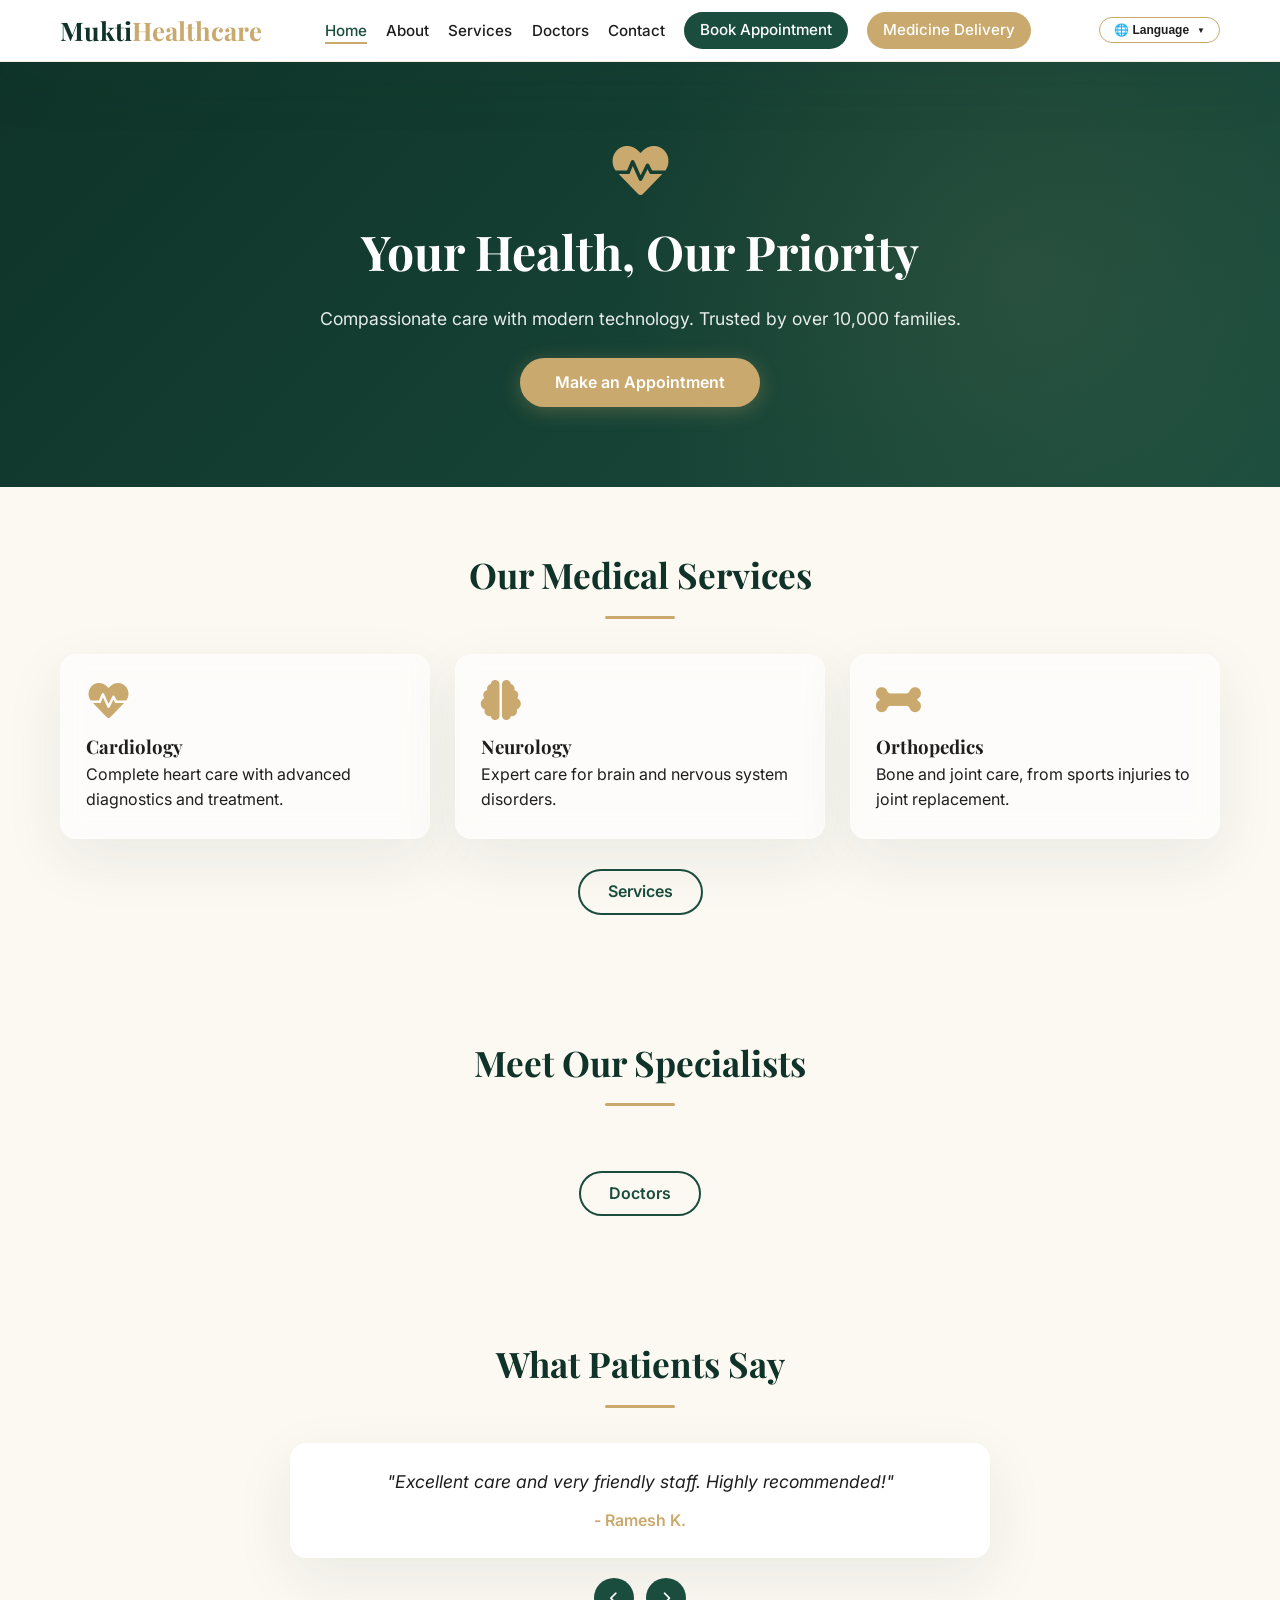
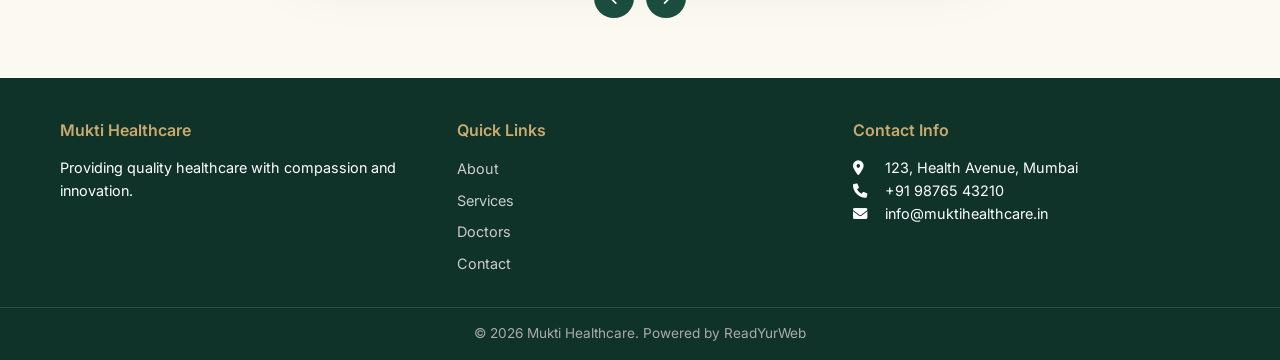
==== index.html @ 3dcae2a4 "first commit" ====
<!DOCTYPE html>
<html lang="en">
<head>
  <meta charset="UTF-8" />
  <meta name="viewport" content="width=device-width, initial-scale=1.0"/>
  <title>Sharma Medicals – Home</title>
  <link rel="stylesheet" href="css/style.css" />
  <link rel="stylesheet" href="https://cdnjs.cloudflare.com/ajax/libs/font-awesome/6.0.0-beta3/css/all.min.css"/>
  <link rel="stylesheet" href="https://unpkg.com/aos@2.3.1/dist/aos.css" />
</head>
<body>
  <header class="header">
    <div class="container nav-container">
      <a href="index.html" class="logo">Mukti<span>Healthcare</span></a>
      <nav class="nav-menu" id="navMenu">
        <ul>
          <li><a href="index.html" class="active" data-i18n="nav_home">Home</a></li>
          <li><a href="about.html" data-i18n="nav_about">About</a></li>
          <li><a href="services.html" data-i18n="nav_services">Services</a></li>
          <li><a href="doctors.html" data-i18n="nav_doctors">Doctors</a></li>
          <li><a href="contact.html" data-i18n="nav_contact">Contact</a></li>
          <li><a href="appointment.html" class="btn-appointment" data-i18n="nav_appointment">Book Appointment</a></li>
          <li><a href="delivery.html" class="btn-appointment" style="background:var(--accent);" data-i18n="nav_delivery">Medicine Delivery</a></li>
        </ul>
      </nav>
      <div class="language-wrapper">
        <button class="lang-dropdown-btn" id="langDropdownBtn">🌐 Language</button>
        <div class="lang-dropdown-content" id="langDropdownContent">
          <div class="lang-option" data-lang="en">🇮🇳 English</div>
          <div class="lang-option" data-lang="hi">🇮🇳 हिंदी</div>
          <div class="lang-option" data-lang="bn">🇮🇳 বাংলা</div>
        </div>
      </div>
      <button class="hamburger" id="hamburger" aria-label="Toggle menu" aria-controls="navMenu" aria-expanded="false">
        <i class="fas fa-bars"></i>
      </button>
    </div>
  </header>

  <section class="hero">
    <div class="container hero-content">
      <i class="fas fa-heartbeat hero-icon"></i>
      <h1 data-i18n="hero_title">Your Health, Our Priority</h1>
      <p data-i18n="hero_sub">Compassionate care with modern technology. Trusted by over 10,000 families.</p>
      <a href="appointment.html" class="btn-primary" data-i18n="hero_btn">Make an Appointment</a>
    </div>
  </section>

  <section class="section services-preview" data-aos="fade-up">
    <div class="container">
      <h2 class="section-title" data-i18n="section_services">Our Medical Services</h2>
      <div class="grid-3">
        <div class="glass-card" data-aos="zoom-in" data-aos-delay="100">
          <i class="fas fa-heartbeat card-icon"></i>
          <h3>Cardiology</h3>
          <p>Complete heart care with advanced diagnostics and treatment.</p>
        </div>
        <div class="glass-card" data-aos="zoom-in" data-aos-delay="200">
          <i class="fas fa-brain card-icon"></i>
          <h3>Neurology</h3>
          <p>Expert care for brain and nervous system disorders.</p>
        </div>
        <div class="glass-card" data-aos="zoom-in" data-aos-delay="300">
          <i class="fas fa-bone card-icon"></i>
          <h3>Orthopedics</h3>
          <p>Bone and joint care, from sports injuries to joint replacement.</p>
        </div>
      </div>
      <div class="center-btn">
        <a href="services.html" class="btn-outline" data-i18n="nav_services">View All Services</a>
      </div>
    </div>
  </section>

  <section class="section doctors-preview bg-light" data-aos="fade-up">
    <div class="container">
      <h2 class="section-title" data-i18n="section_doctors">Meet Our Specialists</h2>
      <!--
        Auto-scrolling carousel (replaces the old static 4-card grid).
        #homeDoctorsCarousel is filled in by main.js with a duplicated,
        horizontally-animating track of all active doctors. Hovering
        pauses the scroll; see .doctor-carousel-* rules in style.css.
      -->
      <div class="doctor-carousel-wrapper" id="homeDoctorsCarousel">
        <!-- Populated by JS -->
      </div>
      <div class="center-btn">
        <a href="doctors.html" class="btn-outline" data-i18n="nav_doctors">All Doctors</a>
      </div>
    </div>
  </section>

  <section class="section testimonials" data-aos="fade-up">
    <div class="container">
      <h2 class="section-title" data-i18n="section_testimonials">What Patients Say</h2>
      <div class="testimonial-slider">
        <div class="testimonial active">
          <p>"Excellent care and very friendly staff. Highly recommended!"</p>
          <span>- Ramesh K.</span>
        </div>
        <div class="testimonial">
          <p>"State-of-the-art facilities and doctors who really listen."</p>
          <span>- Sunita M.</span>
        </div>
        <div class="testimonial">
          <p>"I got my mother treated here; the whole process was smooth and caring."</p>
          <span>- Amit S.</span>
        </div>
      </div>
      <div class="slider-controls">
        <button id="prevTestimonial"><i class="fas fa-chevron-left"></i></button>
        <button id="nextTestimonial"><i class="fas fa-chevron-right"></i></button>
      </div>
    </div>
  </section>

  <footer class="footer">
    <div class="container footer-grid">
      <div class="footer-col">
        <h4>Mukti Healthcare</h4>
        <p data-i18n="footer_about">Providing quality healthcare with compassion and innovation.</p>
      </div>
      <div class="footer-col">
        <h4 data-i18n="footer_quick">Quick Links</h4>
        <ul>
          <li><a href="about.html" data-i18n="nav_about">About</a></li>
          <li><a href="services.html" data-i18n="nav_services">Services</a></li>
          <li><a href="doctors.html" data-i18n="nav_doctors">Doctors</a></li>
          <li><a href="contact.html" data-i18n="nav_contact">Contact</a></li>
        </ul>
      </div>
      <div class="footer-col">
        <h4 data-i18n="footer_contact">Contact Info</h4>
        <p><i class="fas fa-map-marker-alt"></i> 123, Health Avenue, Mumbai</p>
        <p><i class="fas fa-phone"></i> +91 98765 43210</p>
        <p><i class="fas fa-envelope"></i> info@muktihealthcare.in</p>
      </div>
    </div>
    <div class="footer-bottom">
      <p data-i18n="footer_rights">© 2026 Mukti Healthcare. Powered by ReadYurWeb</p>
    </div>
  </footer>

  <script src="https://unpkg.com/aos@2.3.1/dist/aos.js"></script>
  <script src="js/main.js"></script>
</body>
</html>
---- css/style.css ----
@import url('https://fonts.googleapis.com/css2?family=Playfair+Display:ital,wght@0,400;0,700;1,700&family=Inter:wght@300;400;500;600;700&display=swap');

:root {
  --primary: #1A4D3E;
  --primary-light: #2C6E5A;
  --primary-dark: #0F3328;
  --accent: #C9A96E;
  --accent-light: #E8D5A3;
  --bg-warm: #FCF8F2;
  --text-dark: #1E1E1E;
  --text-muted: #5A5A5A;
  --white: #FFFFFF;
  --glass-bg: rgba(255, 255, 255, 0.20);
  --glass-border: rgba(255, 255, 255, 0.30);
  --shadow-soft: 0 20px 60px rgba(26, 77, 62, 0.08);
  --shadow-glow: 0 8px 32px rgba(201, 169, 110, 0.25);
  --radius: 16px;
  --radius-sm: 8px;
  --transition: 0.3s ease;
  --carousel-duration: 25s;
}

* {
  margin: 0;
  padding: 0;
  box-sizing: border-box;
}

body {
  font-family: 'Inter', sans-serif;
  background: var(--bg-warm);
  color: var(--text-dark);
  line-height: 1.6;
  overflow-x: hidden;
}

h1, h2, h3, h4 {
  font-family: 'Playfair Display', serif;
  font-weight: 700;
}

.container {
  max-width: 1200px;
  margin: 0 auto;
  padding: 0 20px;
}

/* ----- HEADER / NAV ----- */
.header {
  background: rgba(255, 255, 255, 0.95);
  backdrop-filter: blur(12px);
  -webkit-backdrop-filter: blur(12px);
  box-shadow: var(--shadow-soft);
  position: sticky;
  top: 0;
  z-index: 1000;
  padding: 10px 0;
  border-bottom: 1px solid rgba(201, 169, 110, 0.2);
}

.nav-container {
  display: flex;
  align-items: center;
  justify-content: space-between;
  gap: 10px;
}

.logo {
  font-family: 'Playfair Display', serif;
  font-size: 1.6rem;
  font-weight: 700;
  color: var(--primary-dark);
  text-decoration: none;
  flex-shrink: 0;
}
.logo span {
  color: var(--accent);
}

.nav-menu ul {
  display: flex;
  list-style: none;
  gap: 1.2rem;
  align-items: center;
  flex-wrap: wrap;
}

.nav-menu a {
  text-decoration: none;
  color: var(--text-dark);
  font-weight: 500;
  font-size: 0.95rem;
  transition: color var(--transition);
  position: relative;
}
.nav-menu a::after {
  content: '';
  position: absolute;
  bottom: -4px;
  left: 0;
  width: 0;
  height: 2px;
  background: var(--accent);
  transition: width var(--transition);
}
.nav-menu a:hover::after,
.nav-menu a.active::after {
  width: 100%;
}
.nav-menu a.active {
  color: var(--primary);
}

.btn-appointment {
  background: var(--primary);
  color: var(--white) !important;
  padding: 6px 16px;
  border-radius: 30px;
  font-size: 0.85rem;
  transition: background var(--transition), transform var(--transition);
  display: inline-block;
}
.btn-appointment::after {
  display: none;
}
.btn-appointment:hover {
  background: var(--primary-dark);
  transform: scale(1.05);
}

/* ----- HAMBURGER ----- */
.hamburger {
  display: none;
  font-size: 1.6rem;
  cursor: pointer;
  color: var(--primary-dark);
  background: none;
  border: none;
  line-height: 1;
  padding: 4px 8px;
  flex-shrink: 0;
}

/* ----- LANGUAGE DROPDOWN ----- */
.language-wrapper {
  position: relative;
  display: inline-block;
  margin-left: 5px;
  flex-shrink: 0;
}
.lang-dropdown-btn {
  background: transparent;
  border: 1px solid var(--accent);
  color: var(--text-dark);
  padding: 5px 14px;
  border-radius: 20px;
  font-size: 0.75rem;
  font-weight: 600;
  cursor: pointer;
  transition: all var(--transition);
  display: flex;
  align-items: center;
  gap: 4px;
}
.lang-dropdown-btn:hover {
  background: var(--accent-light);
}
.lang-dropdown-btn::after {
  content: '▼';
  font-size: 0.5rem;
  margin-left: 4px;
}
.lang-dropdown-content {
  display: none;
  position: absolute;
  top: 110%;
  right: 0;
  background: var(--white);
  min-width: 130px;
  box-shadow: var(--shadow-soft);
  border-radius: var(--radius-sm);
  padding: 6px 0;
  z-index: 1000;
  border: 1px solid #eee;
}
.lang-dropdown-content.show {
  display: block;
}
.lang-option {
  padding: 8px 18px;
  cursor: pointer;
  transition: background var(--transition);
  font-size: 0.85rem;
}
.lang-option:hover {
  background: var(--bg-warm);
}
.lang-option.active {
  background: var(--accent-light);
  font-weight: 600;
}

/* ----- HERO ----- */
.hero {
  background: linear-gradient(135deg, var(--primary-dark) 0%, var(--primary) 100%);
  color: var(--white);
  padding: 80px 0;
  text-align: center;
  position: relative;
  overflow: hidden;
}
.hero::before {
  content: '';
  position: absolute;
  top: -50%;
  right: -10%;
  width: 60%;
  height: 200%;
  background: radial-gradient(circle, rgba(201,169,110,0.1) 0%, transparent 70%);
  transform: rotate(15deg);
  pointer-events: none;
}
.hero-content {
  position: relative;
  z-index: 2;
}
.hero h1 {
  font-size: 3rem;
  margin-bottom: 15px;
}
.hero p {
  font-size: 1.1rem;
  max-width: 700px;
  margin: 0 auto 25px;
  opacity: 0.9;
}
.hero-icon {
  font-size: 3.5rem;
  color: var(--accent);
  margin-bottom: 15px;
  display: inline-block;
  animation: float 4s ease-in-out infinite;
}

@keyframes float {
  0%, 100% { transform: translateY(0px); }
  50% { transform: translateY(-15px); }
}

/* ----- BUTTONS ----- */
.btn-primary {
  background: var(--accent);
  color: var(--white);
  padding: 12px 35px;
  border-radius: 50px;
  text-decoration: none;
  font-weight: 600;
  display: inline-block;
  transition: all var(--transition);
  border: none;
  cursor: pointer;
  box-shadow: 0 4px 20px rgba(201, 169, 110, 0.3);
}
.btn-primary:hover {
  transform: translateY(-3px);
  box-shadow: 0 8px 30px rgba(201, 169, 110, 0.4);
}
.btn-outline {
  background: transparent;
  border: 2px solid var(--primary);
  color: var(--primary);
  padding: 8px 28px;
  border-radius: 50px;
  text-decoration: none;
  font-weight: 600;
  display: inline-block;
  transition: all var(--transition);
}
.btn-outline:hover {
  background: var(--primary);
  color: var(--white);
}

/* ----- SECTIONS ----- */
.section {
  padding: 60px 0;
}
.bg-light {
  background: var(--bg-warm);
}
.section-title {
  text-align: center;
  font-size: 2.2rem;
  margin-bottom: 35px;
  color: var(--primary-dark);
  position: relative;
}
.section-title::after {
  content: '';
  display: block;
  width: 70px;
  height: 3px;
  background: var(--accent);
  margin: 12px auto 0;
  border-radius: 2px;
}

/* ----- GRIDS ----- */
.grid-3 {
  display: grid;
  grid-template-columns: repeat(auto-fit, minmax(250px, 1fr));
  gap: 25px;
}
.grid-4 {
  display: grid;
  grid-template-columns: repeat(auto-fit, minmax(200px, 1fr));
  gap: 25px;
}

/* ----- GLASS CARDS ----- */
.glass-card {
  background: rgba(255, 255, 255, 0.6);
  backdrop-filter: blur(12px);
  -webkit-backdrop-filter: blur(12px);
  border: 1px solid rgba(255, 255, 255, 0.3);
  box-shadow: var(--shadow-soft);
  border-radius: var(--radius);
  padding: 25px;
  transition: all var(--transition);
}
.glass-card:hover {
  transform: translateY(-6px);
  box-shadow: var(--shadow-glow);
}

.card-icon {
  font-size: 2.5rem;
  color: var(--accent);
  margin-bottom: 12px;
}
.card h3 {
  color: var(--primary-dark);
  margin-bottom: 8px;
}
.card p {
  color: var(--text-muted);
  font-size: 0.95rem;
}

/* ----- DOCTOR CARDS ----- */
.doctor-card {
  background: var(--white);
  border-radius: var(--radius);
  overflow: hidden;
  box-shadow: var(--shadow-soft);
  transition: all var(--transition);
  cursor: pointer;
}
.doctor-card:hover {
  transform: translateY(-6px);
  box-shadow: var(--shadow-glow);
}
.doctor-card img {
  width: 100%;
  height: 220px;
  object-fit: cover;
  border-bottom: 4px solid var(--accent);
}
.doctor-card .info {
  padding: 15px;
}
.doctor-card h4 {
  font-family: 'Inter', sans-serif;
  font-weight: 600;
  font-size: 1rem;
  color: var(--primary-dark);
  margin-bottom: 3px;
}
.doctor-card .speciality {
  color: var(--text-muted);
  font-size: 0.9rem;
  margin-bottom: 6px;
}
.doctor-card .reg-qual {
  font-size: 0.8rem;
  color: var(--text-muted);
  margin-bottom: 4px;
}
.doctor-card .reg-qual strong {
  color: var(--text-dark);
}

.timing-pills {
  display: flex;
  flex-wrap: wrap;
  gap: 5px;
  margin: 10px 0 8px;
}
.timing-pill {
  background: var(--primary-light);
  color: var(--white);
  padding: 2px 10px;
  border-radius: 20px;
  font-size: 0.65rem;
  font-weight: 500;
}
.timing-pill.closed {
  background: #ccc;
  color: #666;
}
.timing-pill.today {
  background: var(--accent);
  color: var(--white);
}

.doctor-card .read-more {
  color: var(--accent);
  font-weight: 600;
  text-decoration: none;
  font-size: 0.85rem;
  display: inline-block;
  margin-top: 6px;
}
.doctor-card .read-more:hover {
  text-decoration: underline;
}

.center-btn {
  text-align: center;
  margin-top: 30px;
  clear: both;
}

/* ----- DOCTOR CAROUSEL (Homepage) ----- */
.doctor-carousel-wrapper {
  width: 100%;
  overflow: hidden;
  position: relative;
  -webkit-mask-image: linear-gradient(90deg, transparent 0%, #000 5%, #000 95%, transparent 100%);
  mask-image: linear-gradient(90deg, transparent 0%, #000 5%, #000 95%, transparent 100%);
}
.doctor-carousel-track {
  display: flex;
  gap: 25px;
  width: max-content;
  animation: scrollCarousel var(--carousel-duration) linear infinite;
}
.doctor-carousel-wrapper:hover .doctor-carousel-track {
  animation-play-state: paused;
}
.doctor-carousel-track .doctor-card {
  background: var(--white) !important;
  flex: 0 0 240px;
  width: 240px;
}
.doctor-carousel-track .doctor-card img {
  height: 200px;
}

@keyframes scrollCarousel {
  0%   { transform: translateX(0); }
  100% { transform: translateX(-50%); }
}

/* Pause / simplify motion for users who prefer it */
@media (prefers-reduced-motion: reduce) {
  .doctor-carousel-track {
    animation: none;
  }
  .doctor-carousel-wrapper {
    overflow-x: auto;
  }
}

/* ----- MODAL ----- */
.modal-overlay {
  display: none;
  position: fixed;
  top: 0; left: 0; width: 100%; height: 100%;
  background: rgba(0,0,0,0.5);
  backdrop-filter: blur(4px);
  justify-content: center;
  align-items: center;
  z-index: 2000;
}
.modal-overlay.active {
  display: flex;
}
.modal-content {
  background: var(--white);
  max-width: 650px;
  width: 92%;
  padding: 30px;
  border-radius: var(--radius);
  box-shadow: var(--shadow-glow);
  max-height: 85vh;
  overflow-y: auto;
  position: relative;
}
.modal-close {
  position: absolute;
  top: 12px;
  right: 18px;
  font-size: 1.6rem;
  cursor: pointer;
  color: var(--text-muted);
}
.modal-close:hover {
  color: var(--text-dark);
}
.modal-content h3 {
  margin-bottom: 15px;
  color: var(--primary-dark);
}

.timing-table {
  width: 100%;
  border-collapse: collapse;
}
.timing-table th, .timing-table td {
  padding: 8px 10px;
  border-bottom: 1px solid #eee;
  text-align: left;
  font-size: 0.85rem;
}
.timing-table th {
  background: var(--primary-light);
  color: var(--white);
}
.timing-table td {
  background: var(--bg-warm);
}
.timing-table .slot-available {
  color: var(--primary);
  font-weight: 500;
}
.timing-table .slot-unavailable {
  color: #ccc;
}

/* ----- FORMS ----- */
form {
  display: flex;
  flex-direction: column;
  gap: 16px;
}
form input, form select, form textarea {
  width: 100%;
  padding: 12px 16px;
  border: 1px solid #ddd;
  border-radius: var(--radius-sm);
  font-family: 'Inter', sans-serif;
  font-size: 0.95rem;
  transition: border var(--transition), box-shadow var(--transition);
  background: var(--white);
  box-sizing: border-box;
}
form input:focus, form select:focus, form textarea:focus {
  outline: none;
  border-color: var(--accent);
  box-shadow: 0 0 0 4px rgba(201, 169, 110, 0.15);
}
form textarea {
  resize: vertical;
  min-height: 100px;
}
form .btn-primary {
  align-self: flex-start;
}
form .form-hint {
  font-size: 0.8rem;
  color: var(--text-muted);
  margin-top: -10px;
}

/* ----- DATE FIELD (dd-mm-yyyy display, native picker underneath) ----- */
.date-field-wrapper {
  position: relative;
  width: 100%;
}
.date-field-wrapper .date-display {
  width: 100%;
  cursor: pointer;
  background: var(--white);
  /* extra right padding so text never sits under the calendar icon */
  padding-right: 44px;
}
.date-field-wrapper .date-real {
  /* Sits exactly on top of the visible field, fully transparent.
     Clicking/tapping anywhere on the wrapper reaches this element,
     which is what actually opens the native calendar picker. */
  position: absolute;
  top: 0;
  left: 0;
  width: 100%;
  height: 100%;
  opacity: 0;
  cursor: pointer;
  margin: 0;
  padding: 0;
  border: none;
}
.date-field-wrapper .date-field-icon {
  position: absolute;
  right: 16px;
  top: 50%;
  transform: translateY(-50%);
  color: var(--text-muted);
  pointer-events: none;
  font-size: 0.95rem;
}
.date-field-wrapper:focus-within .date-display {
  border-color: var(--accent);
  box-shadow: 0 0 0 4px rgba(201, 169, 110, 0.15);
}

/* ----- TESTIMONIALS ----- */
.testimonial-slider {
  max-width: 700px;
  margin: 0 auto;
  text-align: center;
}
.testimonial {
  display: none;
  background: var(--white);
  padding: 25px;
  border-radius: var(--radius);
  box-shadow: var(--shadow-soft);
}
.testimonial.active {
  display: block;
}
.testimonial p {
  font-size: 1.1rem;
  font-style: italic;
  color: var(--text-dark);
}
.testimonial span {
  display: block;
  margin-top: 12px;
  font-weight: 600;
  color: var(--accent);
}
.slider-controls {
  display: flex;
  justify-content: center;
  gap: 12px;
  margin-top: 20px;
}
.slider-controls button {
  background: var(--primary);
  color: var(--white);
  border: none;
  width: 40px;
  height: 40px;
  border-radius: 50%;
  cursor: pointer;
  transition: all var(--transition);
}
.slider-controls button:hover {
  background: var(--primary-dark);
  transform: scale(1.08);
}

/* ----- FOOTER ----- */
.footer {
  background: var(--primary-dark);
  color: var(--white);
  padding: 40px 0 15px;
}
.footer-grid {
  display: grid;
  grid-template-columns: repeat(auto-fit, minmax(180px, 1fr));
  gap: 30px;
  margin-bottom: 25px;
}
.footer-col h4 {
  font-family: 'Inter', sans-serif;
  font-weight: 600;
  font-size: 1rem;
  margin-bottom: 12px;
  color: var(--accent);
}
.footer-col ul {
  list-style: none;
}
.footer-col ul li {
  margin-bottom: 6px;
}
.footer-col ul li a {
  color: #ccc;
  text-decoration: none;
  font-size: 0.9rem;
  transition: color var(--transition);
}
.footer-col ul li a:hover {
  color: var(--accent);
}
.footer-col p {
  font-size: 0.9rem;
}
.footer-col p i {
  width: 22px;
  margin-right: 6px;
}
.footer-bottom {
  border-top: 1px solid rgba(255,255,255,0.12);
  padding-top: 15px;
  text-align: center;
  font-size: 0.85rem;
  color: #aaa;
}
.footer-bottom span {
  color: var(--accent);
}

/* ========================================
   RESPONSIVE BREAKPOINTS
   ======================================== */

/* TABLET & SMALL LAPTOP */
@media (max-width: 992px) {
  .nav-menu ul {
    gap: 0.8rem;
  }
  .nav-menu a {
    font-size: 0.85rem;
  }
  .btn-appointment {
    font-size: 0.75rem;
    padding: 5px 12px;
  }
  .hero h1 {
    font-size: 2.5rem;
  }
  .section-title {
    font-size: 2rem;
  }
  .grid-4 {
    grid-template-columns: repeat(2, 1fr);
  }
  :root {
    --carousel-duration: 30s;
  }
}

/* MOBILE PORTRAIT & LANDSCAPE */
@media (max-width: 768px) {
  .hamburger {
    display: block;
  }
  .nav-menu {
    display: none;
    position: absolute;
    top: 100%;
    left: 0;
    width: 100%;
    background: var(--white);
    box-shadow: var(--shadow-soft);
    padding: 20px;
    border-radius: 0 0 var(--radius) var(--radius);
    z-index: 999;
  }
  .nav-menu.show {
    display: block;
  }
  .nav-menu ul {
    flex-direction: column;
    gap: 0.8rem;
    align-items: stretch;
  }
  .nav-menu ul li {
    text-align: center;
    padding: 6px 0;
    border-bottom: 1px solid #f0f0f0;
  }
  .nav-menu ul li:last-child {
    border-bottom: none;
  }
  .nav-menu a {
    font-size: 1rem;
  }
  .btn-appointment {
    display: inline-block;
  }

  .language-wrapper {
    margin-left: 0;
    margin-top: 0;
  }
  .lang-dropdown-content {
    right: auto;
    left: 0;
  }

  .hero {
    padding: 50px 0;
  }
  .hero h1 {
    font-size: 2rem;
  }
  .hero p {
    font-size: 1rem;
  }
  .hero-icon {
    font-size: 2.8rem;
  }

  .section {
    padding: 40px 0;
  }
  .section-title {
    font-size: 1.7rem;
    margin-bottom: 25px;
  }

  .grid-3, .grid-4 {
    grid-template-columns: 1fr 1fr;
    gap: 15px;
  }

  .glass-card {
    padding: 18px;
  }
  .doctor-card img {
    height: 160px;
  }
  .doctor-card .info {
    padding: 12px;
  }
  .doctor-card h4 {
    font-size: 0.9rem;
  }

  .doctor-carousel-track .doctor-card {
    flex: 0 0 190px;
    width: 190px;
  }
  .doctor-carousel-track .doctor-card img {
    height: 150px;
  }

  .modal-content {
    padding: 20px;
    width: 95%;
  }
  .modal-content img {
    width: 80px !important;
    height: 80px !important;
  }

  .footer-grid {
    grid-template-columns: 1fr 1fr;
    gap: 20px;
  }

  :root {
    --carousel-duration: 35s;
  }
}

/* SMALL MOBILE */
@media (max-width: 480px) {
  .logo {
    font-size: 1.2rem;
  }
  .hero h1 {
    font-size: 1.6rem;
  }
  .hero p {
    font-size: 0.9rem;
  }
  .hero-icon {
    font-size: 2.2rem;
  }

  .section-title {
    font-size: 1.4rem;
  }
  .section-title::after {
    width: 50px;
  }

  .grid-3, .grid-4 {
    grid-template-columns: 1fr;
    gap: 15px;
  }

  .btn-primary {
    padding: 10px 25px;
    font-size: 0.9rem;
  }
  .btn-outline {
    padding: 6px 20px;
    font-size: 0.85rem;
  }

  .doctor-card img {
    height: 140px;
  }

  .doctor-carousel-track .doctor-card {
    flex: 0 0 160px;
    width: 160px;
  }
  .doctor-carousel-track .doctor-card img {
    height: 120px;
  }

  .modal-content {
    padding: 15px;
  }
  .modal-content h3 {
    font-size: 1.1rem;
  }
  .timing-table th, .timing-table td {
    padding: 5px 6px;
    font-size: 0.7rem;
  }

  .footer-grid {
    grid-template-columns: 1fr;
    text-align: center;
  }
  .footer-col p i {
    width: 18px;
  }
  .footer-bottom {
    font-size: 0.75rem;
  }

  .lang-dropdown-btn {
    font-size: 0.65rem;
    padding: 4px 10px;
  }
  .lang-dropdown-content {
    min-width: 100px;
  }
  .lang-option {
    padding: 6px 14px;
    font-size: 0.75rem;
  }
}
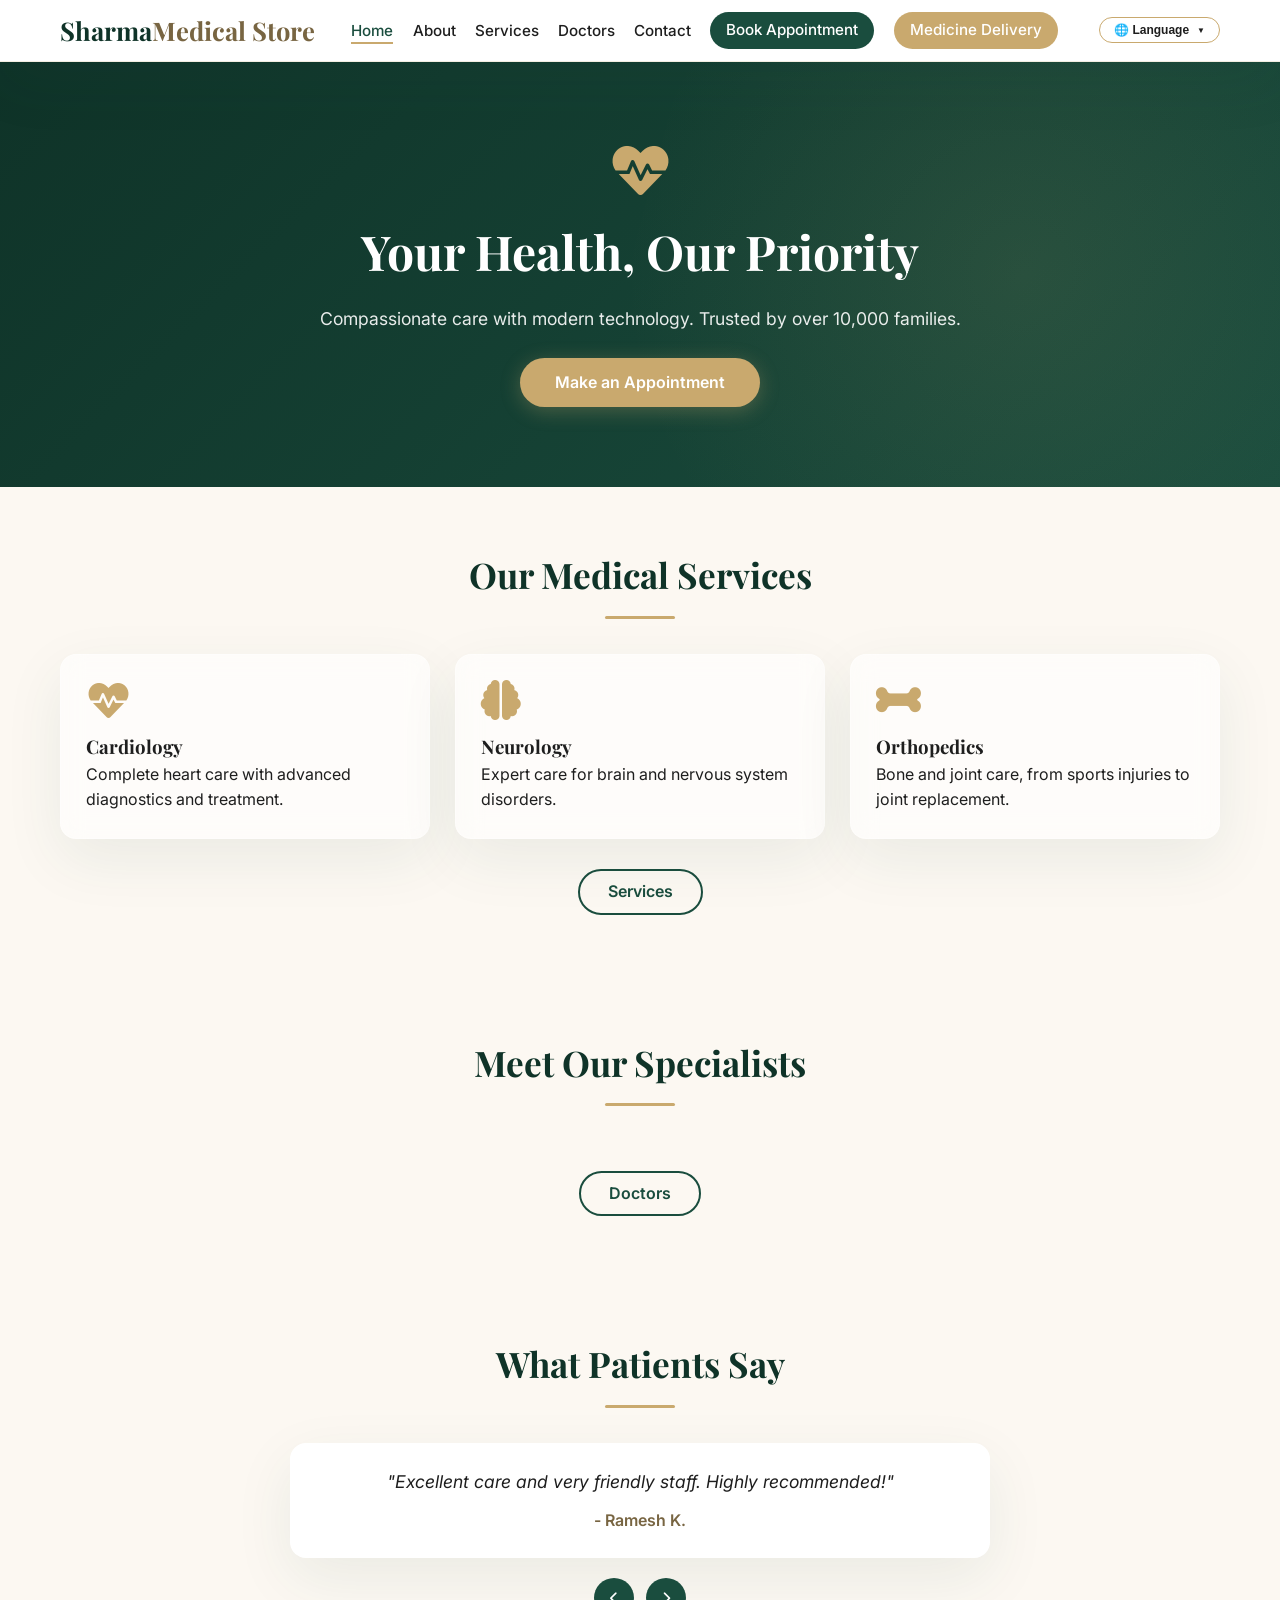
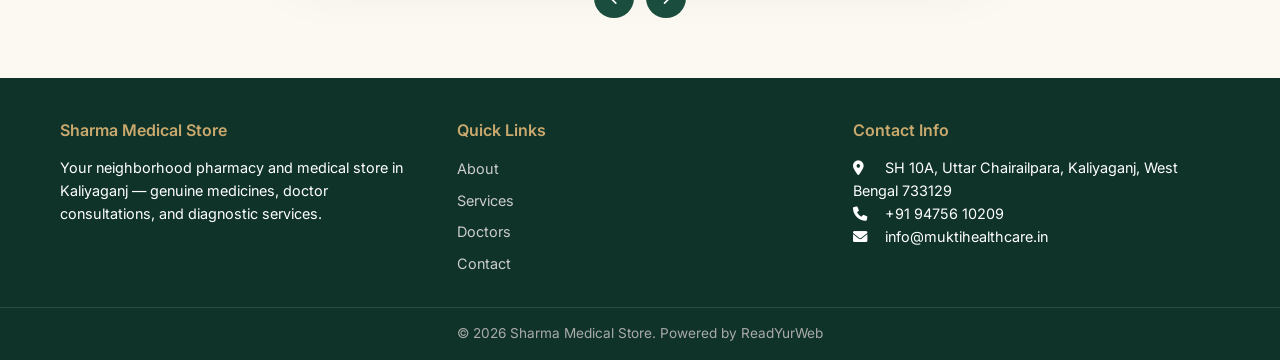
==== commit 07054e45: "SEO Optimization, Added Map, Security check done----*Remember next id should ba managed with same na" ====
--- a/index.html
+++ b/index.html
@@ -3,15 +3,73 @@
 <head>
   <meta charset="UTF-8" />
   <meta name="viewport" content="width=device-width, initial-scale=1.0"/>
-  <title>Sharma Medicals – Home</title>
+
+  <title>Sharma Medical Store – Pharmacy & Healthcare in Kaliyaganj</title>
+  <meta name="description" content="Sharma Medical Store is a trusted pharmacy and medical store in Kaliyaganj, West Bengal, offering genuine medicines, doctor consultations, and home delivery. Open daily 9 AM – 10 PM." />
+  <link rel="canonical" href="https://sharmamedicalcare.vercel.app/" />
+
+  <!-- Open Graph / Facebook / WhatsApp link previews -->
+  <meta property="og:type" content="website" />
+  <meta property="og:title" content="Sharma Medical Store – Pharmacy & Healthcare in Kaliyaganj" />
+  <meta property="og:description" content="Trusted pharmacy and medical store in Kaliyaganj, West Bengal. Genuine medicines, doctor consultations, diagnostic services, and home delivery." />
+  <meta property="og:url" content="https://sharmamedicalcare.vercel.app/" />
+  <meta property="og:site_name" content="Sharma Medical Store" />
+  <meta property="og:locale" content="en_IN" />
+
+  <!-- Twitter Card -->
+  <meta name="twitter:card" content="summary" />
+  <meta name="twitter:title" content="Sharma Medical Store – Pharmacy & Healthcare in Kaliyaganj" />
+  <meta name="twitter:description" content="Trusted pharmacy and medical store in Kaliyaganj, West Bengal. Genuine medicines, doctor consultations, and home delivery." />
+
+  <meta name="theme-color" content="#1A4D3E" />
+  <link rel="icon" href="data:image/svg+xml,%3Csvg xmlns='http://www.w3.org/2000/svg' viewBox='0 0 100 100'%3E%3Crect width='100' height='100' rx='20' fill='%231A4D3E'/%3E%3Ctext x='50' y='68' font-size='60' text-anchor='middle' fill='%23C9A96E'%3E%2B%3C/text%3E%3C/svg%3E" />
+
+  <link rel="preconnect" href="https://fonts.googleapis.com" />
+  <link rel="preconnect" href="https://fonts.gstatic.com" crossorigin />
+  <link rel="preconnect" href="https://cdnjs.cloudflare.com" />
+
   <link rel="stylesheet" href="css/style.css" />
   <link rel="stylesheet" href="https://cdnjs.cloudflare.com/ajax/libs/font-awesome/6.0.0-beta3/css/all.min.css"/>
   <link rel="stylesheet" href="https://unpkg.com/aos@2.3.1/dist/aos.css" />
+
+  <!-- LocalBusiness structured data — helps Google show this as a
+       Pharmacy in local/"near me" search and Maps results. Address,
+       phone, and hours match the real Google Business listing. -->
+  <script type="application/ld+json">
+  {
+    "@context": "https://schema.org",
+    "@type": "Pharmacy",
+    "name": "Sharma Medical Store",
+    "image": "https://sharmamedicalcare.vercel.app/favicon.svg",
+    "url": "https://sharmamedicalcare.vercel.app/",
+    "telephone": "+91-94756-10209",
+    "priceRange": "₹",
+    "address": {
+      "@type": "PostalAddress",
+      "streetAddress": "SH 10A, Uttar Chairailpara",
+      "addressLocality": "Kaliyaganj",
+      "addressRegion": "West Bengal",
+      "postalCode": "733129",
+      "addressCountry": "IN"
+    },
+    "openingHoursSpecification": {
+      "@type": "OpeningHoursSpecification",
+      "dayOfWeek": ["Monday","Tuesday","Wednesday","Thursday","Friday","Saturday","Sunday"],
+      "opens": "09:00",
+      "closes": "22:00"
+    },
+    "aggregateRating": {
+      "@type": "AggregateRating",
+      "ratingValue": "4.0",
+      "reviewCount": "13"
+    }
+  }
+  </script>
 </head>
 <body>
   <header class="header">
     <div class="container nav-container">
-      <a href="index.html" class="logo">Mukti<span>Healthcare</span></a>
+      <a href="index.html" class="logo">Sharma<span>Medical Store</span></a>
       <nav class="nav-menu" id="navMenu">
         <ul>
           <li><a href="index.html" class="active" data-i18n="nav_home">Home</a></li>
@@ -40,15 +98,15 @@
   <section class="hero">
     <div class="container hero-content">
       <i class="fas fa-heartbeat hero-icon"></i>
-      <h1 data-i18n="hero_title">Your Health, Our Priority</h1>
-      <p data-i18n="hero_sub">Compassionate care with modern technology. Trusted by over 10,000 families.</p>
+      <h1 data-i18n="hero_title">Your Trusted Pharmacy & Healthcare Partner in Kaliyaganj</h1>
+      <p data-i18n="hero_sub">Sharma Medical Store brings together a full-service medical store, doctor consultations, and diagnostic services — all under one roof in Kaliyaganj.</p>
       <a href="appointment.html" class="btn-primary" data-i18n="hero_btn">Make an Appointment</a>
     </div>
   </section>
 
   <section class="section services-preview" data-aos="fade-up">
     <div class="container">
-      <h2 class="section-title" data-i18n="section_services">Our Medical Services</h2>
+      <h2 class="section-title" data-i18n="section_services">Pharmacy & Healthcare Services</h2>
       <div class="grid-3">
         <div class="glass-card" data-aos="zoom-in" data-aos-delay="100">
           <i class="fas fa-heartbeat card-icon"></i>
@@ -117,8 +175,8 @@
   <footer class="footer">
     <div class="container footer-grid">
       <div class="footer-col">
-        <h4>Mukti Healthcare</h4>
-        <p data-i18n="footer_about">Providing quality healthcare with compassion and innovation.</p>
+        <h4>Sharma Medical Store</h4>
+        <p data-i18n="footer_about">Your neighborhood pharmacy and medical store in Kaliyaganj — genuine medicines, doctor consultations, and diagnostic services.</p>
       </div>
       <div class="footer-col">
         <h4 data-i18n="footer_quick">Quick Links</h4>
@@ -131,13 +189,13 @@
       </div>
       <div class="footer-col">
         <h4 data-i18n="footer_contact">Contact Info</h4>
-        <p><i class="fas fa-map-marker-alt"></i> 123, Health Avenue, Mumbai</p>
-        <p><i class="fas fa-phone"></i> +91 98765 43210</p>
-        <p><i class="fas fa-envelope"></i> info@muktihealthcare.in</p>
+        <p><i class="fas fa-map-marker-alt"></i> SH 10A, Uttar Chairailpara, Kaliyaganj, West Bengal 733129</p>
+        <p><i class="fas fa-phone"></i> <a href="tel:+919475610209" style="color:inherit; text-decoration:none;">+91 94756 10209</a></p>
+        <p><i class="fas fa-envelope"></i> <a href="mailto:info@muktihealthcare.in" style="color:inherit; text-decoration:none;">info@muktihealthcare.in</a></p>
       </div>
     </div>
     <div class="footer-bottom">
-      <p data-i18n="footer_rights">© 2026 Mukti Healthcare. Powered by ReadYurWeb</p>
+      <p data-i18n="footer_rights">© 2026 Sharma Medical Store. Powered by ReadYurWeb</p>
     </div>
   </footer>
 
--- a/css/style.css
+++ b/css/style.css
@@ -6,6 +6,15 @@
   --primary-dark: #0F3328;
   --accent: #C9A96E;
   --accent-light: #E8D5A3;
+  /* P1 accessibility fix: --accent (#C9A96E) only gives a 2.24:1
+     contrast ratio on white, far below WCAG AA's 4.5:1 minimum for
+     normal text. --accent-text is the same gold hue darkened to pass
+     (5.62:1 on white) — use this instead of --accent for any text sitting
+     on a white/light card background (e.g. "Read More" links, names).
+     --accent itself is still fine for icons (decorative, exempt from
+     text contrast rules) and for text on the dark green footer, where
+     it already passes at 6.16:1. */
+  --accent-text: #786542;
   --bg-warm: #FCF8F2;
   --text-dark: #1E1E1E;
   --text-muted: #5A5A5A;
@@ -74,7 +83,7 @@
   flex-shrink: 0;
 }
 .logo span {
-  color: var(--accent);
+  color: var(--accent-text);
 }
 
 .nav-menu ul {
@@ -414,7 +423,7 @@
 }
 
 .doctor-card .read-more {
-  color: var(--accent);
+  color: var(--accent-text);
   font-weight: 600;
   text-decoration: none;
   font-size: 0.85rem;
@@ -536,6 +545,24 @@
 }
 .timing-table .slot-unavailable {
   color: #ccc;
+}
+
+/* P2 accessibility fix: placeholder text is not a substitute for a
+   real <label> — it disappears the moment a user types, and many
+   screen readers don't reliably announce it. .sr-only keeps a real
+   <label> in the DOM (so assistive tech always has one) while keeping
+   it visually invisible, so the existing placeholder-only look is
+   unchanged for sighted users. */
+.sr-only {
+  position: absolute;
+  width: 1px;
+  height: 1px;
+  padding: 0;
+  margin: -1px;
+  overflow: hidden;
+  clip: rect(0, 0, 0, 0);
+  white-space: nowrap;
+  border: 0;
 }
 
 /* ----- FORMS ----- */
@@ -639,7 +666,7 @@
   display: block;
   margin-top: 12px;
   font-weight: 600;
-  color: var(--accent);
+  color: var(--accent-text);
 }
 .slider-controls {
   display: flex;
@@ -940,4 +967,46 @@
     padding: 6px 14px;
     font-size: 0.75rem;
   }
+}
+
+/* ========================================
+   PRINT STYLESHEET
+   ======================================== */
+/* P3: minimal print rules. The most realistic reason someone prints
+   this site is the doctors page (a paper copy of a weekly schedule) or
+   the contact page (address/phone/hours). Without these rules, the
+   browser would print the full page as-is — header nav, hamburger
+   button, language dropdown, and the hero section's dark green
+   gradient background all included, which wastes ink/toner on
+   decorative chrome that's meaningless on paper, and a dark gradient
+   background in particular tends to print as an ugly black block on
+   most home/office printers. */
+@media print {
+  .header, .footer, .hamburger, .language-wrapper,
+  .btn-primary, .btn-outline, .btn-appointment,
+  .slider-controls, .modal-overlay, .center-btn,
+  form button[type="submit"] {
+    display: none !important;
+  }
+  .hero {
+    background: none !important;
+    color: var(--text-dark) !important;
+    padding: 20px 0 !important;
+  }
+  .hero-icon {
+    display: none !important;
+  }
+  body {
+    background: var(--white) !important;
+    color: var(--text-dark) !important;
+  }
+  .glass-card, .doctor-card {
+    box-shadow: none !important;
+    border: 1px solid #ddd !important;
+    break-inside: avoid;
+  }
+  a {
+    color: var(--text-dark) !important;
+    text-decoration: none !important;
+  }
 }
